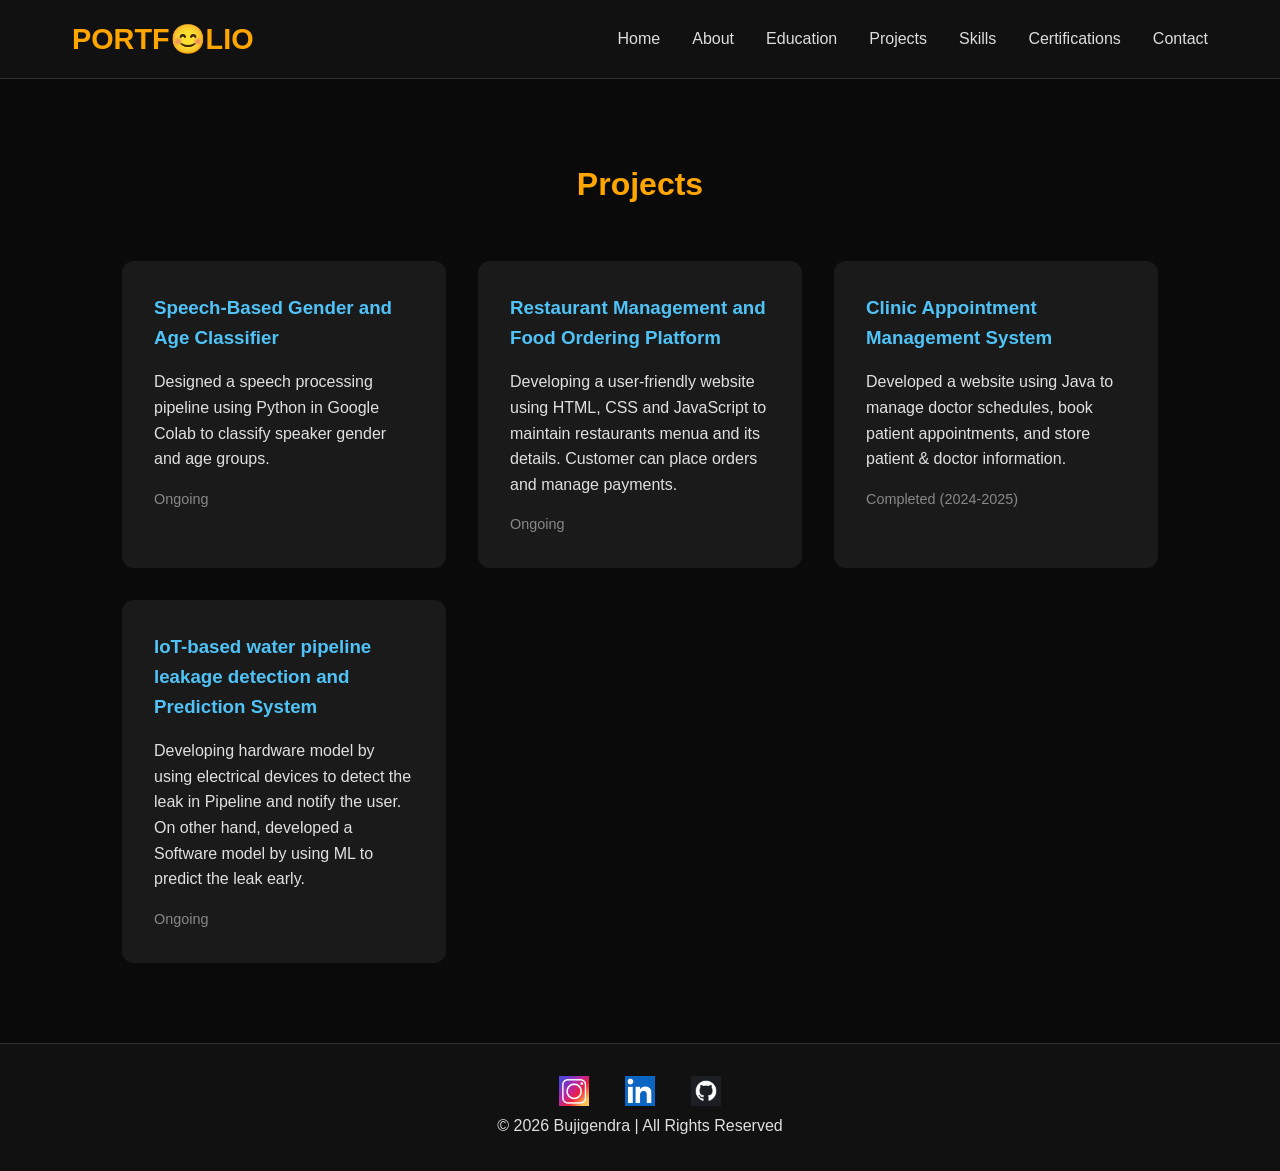
==== projects.html @ 5988174b "First upload" ====
<!DOCTYPE html>
<html lang="en">
<head>
    <meta charset="UTF-8">
    <meta name="viewport" content="width=device-width, initial-scale=1.0">
    <title>Bujigendra Reddy - Projects</title>
    <link rel="stylesheet" href="styles.css">
</head>
<body>
    <!-- HEADER -->
    <header>
        <nav>
            <div class="nav-container">
                <div class="logo">PORTF😊LIO</div>
                <ul>
                    <li><a href="home.html">Home</a></li>
                    <li><a href="about.html">About</a></li>
                    <li><a href="education.html">Education</a></li>
                    <li><a href="projects.html" class="active">Projects</a></li>
                    <li><a href="skills.html">Skills</a></li>
                    <li><a href="certifications.html">Certifications</a></li>
                    <li><a href="contact.html">Contact</a></li>
                </ul>
            </div>
        </nav>
    </header>

    <!-- PROJECTS -->
    <main class="projects-page">
        <div class="container">
            <h1>Projects</h1><br><br>
            <div class="projects-grid">
                <div class="project-card">
                    <h3>Speech-Based Gender and Age Classifier</h3>
                    <p>Designed a speech processing pipeline using Python in Google Colab to classify speaker gender and age groups.</p>
                    <p class="status">Ongoing</p>
                </div>
                <div class="project-card">
                    <h3>Restaurant Management and Food Ordering Platform</h3>
                    <p>Developing a user-friendly website using HTML, CSS and JavaScript to maintain restaurants menua and its details. Customer can place orders and manage payments.</p>
                    <p class="status">Ongoing</p>
                </div>
                <div class="project-card">
                    <h3>Clinic Appointment Management System</h3>
                    <p>Developed a website using Java to manage doctor schedules, book patient appointments, and store patient & doctor information.</p>
                    <p class="status">Completed (2024-2025)</p>
                </div>
                <div class="project-card">
                    <h3>IoT-based water pipeline leakage detection and Prediction System</h3>
                    <p>Developing hardware model by using electrical devices to detect the leak in Pipeline and notify the user. On other hand, developed a Software model by using ML to predict the leak early. </p>
                    <p class="status">Ongoing</p>
                </div>
            </div>
        </div>
    </main>

    <!-- FOOTER -->
    <footer>
        <div class="social-links">
            <a href="https://www.instagram.com/bujigendra_reddy">
                <img src="instagram.png" alt="Instagram">
            </a>
            <a href="https://www.linkedin.com/in/bujigendra-reddy-966723347/">
                <img src="linkedin.png" alt="LinkedIn">
            </a>
            <a href="https://github.com/bujigendrareddy0220-ai">
                <img src="github.webp" alt="GitHub">
            </a>
        <p class="copyright">© 2026 Bujigendra | All Rights Reserved</p>
    </footer>
</body>
</html>
---- styles.css ----
:root {
    --bg: #0a0a0a;
    --card-bg: #1a1a1a;
    --title:orange;
    --text: #e0e0e0;
    --heading: #ffffff;
    --accent: #4fc3f7;
}

* {
    margin: 0;
    padding: 0;
    box-sizing: border-box;
}

html {
    scroll-behavior: smooth;
}

body {
    font-family: 'Segoe UI', Tahoma, Geneva, Verdana, sans-serif;
    background-color: var(--bg);
    color: var(--text);
    line-height: 1.6;
}

/* HEADER */
header {
    background-color: #111111;
    position: sticky;
    top: 0;
    z-index: 100;
    border-bottom: 1px solid #333;
}

.nav-container {
    max-width: 1200px;
    margin: 0 auto;
    padding: 1rem 2rem;
    display: flex;
    justify-content: space-between;
    align-items: center;
}

.logo {
    font-size: 1.8rem;
    font-weight: 700;
    color: var(--title);
}

nav ul {
    display: flex;
    list-style: none;
    gap: 2rem;
}

nav a {
    color: #ddd;
    text-decoration: none;
    font-weight: 500;
    transition: color 0.3s ease;
}

nav a:hover {
    color: var(--accent);
}

/* FOOTER */
footer {
    background-color: #111111;
    text-align: center;
    padding: 2rem;
    border-top: 1px solid #333;
}

.social-links a {
    color: #aaa;
    margin: 0 1rem;
    text-decoration: none;
}

.social-links img {
    width: 30px;
    height: 30px;
    transition: all 0.3s ease;
}

.social-links img:hover {
    transform: scale(1.2);
}

.social-links a:hover {
    color: var(--accent);
}

/* CONTAINER */
.container {
    max-width: 1100px;
    margin: 0 auto;
    padding: 5rem 2rem;
}

/* SECTION PADDING */
.section {
    padding: 6rem 0;
    background-color: var(--bg);
}
/*WELCOME PAGE*/
.welcome {
    min-height: 100vh;
    background: linear-gradient(135deg, #0a0a0a, #1f1f1f);
    display: flex;
    align-items: center;
    justify-content: center;
}

.wel-content {
    max-width: 1100px;
    margin: 0 auto;
    padding: 2rem;
    display: flex;
    align-items: center;
    gap: 4rem;
    flex-wrap: wrap;
}

.wel-text {
    flex: 1;
}

.wel-text h1 {
    font-size: 4rem;
    color: var(--heading);
    margin-bottom: 1rem;
}

.btn {
    display: inline-block;
    background-color: var(--accent);
    color: #000;
    padding: 1rem 2rem;
    border-radius: 50px;
    text-decoration: none;
    font-weight: 600;
    margin-left: 300px;
    transition: transform 0.3s ease;
}
/* HOME HERO */
.home {
    min-height: 100vh;
    background: linear-gradient(135deg, #0a0a0a, #1f1f1f);
    display: flex;
    align-items: center;
    justify-content: center;
}

.home-content {
    max-width: 1100px;
    margin: 0 auto;
    padding: 2rem;
    display: flex;
    align-items: center;
    gap: 4rem;
    flex-wrap: wrap;
}

.home-text {
    flex: 1;
}

.home-text h1 {
    font-size: 4rem;
    color: var(--heading);
    margin-bottom: 1rem;
}

.highlight {
    color: var(--accent);
}

.subtitle {
    font-size: 1.6rem;
    color: #aaa;
    margin-bottom: 1rem;
}

.tagline {
    font-size: 1.3rem;
    margin-bottom: 2rem;
}

.btn1 {
    display: inline-block;
    background-color: var(--accent);
    color: #000;
    padding: 1rem 2rem;
    border-radius: 50px;
    text-decoration: none;
    font-weight: 600;
    margin-right: 20px;
    transition: transform 0.3s ease;
}

.btn2 {
    display: inline-block;
    background-color: var(--accent);
    color: #000;
    padding: 1rem 2rem;
    border-radius: 50px;
    text-decoration: none;
    font-weight: 600;
    transition: transform 0.3s ease;
}
.btn:hover {
    transform: translateY(-3px);
}

.home-image img {
    width: 100%;
    max-width: 350px;
    border-radius: 20px;
    border: 4px solid #333;
    box-shadow: 0 20px 40px rgba(0, 0, 0, 0.6);
}

/* ABOUT */
.about-grid {
    display: grid;
    grid-template-columns: 1fr 1fr;
    gap: 4rem;
    align-items: center;
}

.about-page h1 {
    color: var(--title);
}
.about-page.container h3 {
    color: var(--title);
}

.about-image img {
    width: 48%;
    border-radius: 20px;
    border: 4px solid #333;
}

.languages {
    margin-top: 1.5rem;
    font-size: 1.1rem;
}

/* EDUCATION TIMELINE */
.timeline {
    display: flex;
    flex-direction: column;
    gap: 2rem;
}

.education-page h1 {
    color: var(--title);
    text-align: center;
}

.edu-card {
    background-color: var(--card-bg);
    padding: 2rem;
    border-radius: 12px;
    border-left: 5px solid var(--accent);
    display: flex;
    gap: 2rem;
}

.edu-year {
    font-weight: 600;
    color: var(--accent);
    min-width: 130px;
}

.edu-info h3 {
    color: var(--heading);
}

/* PROJECTS */
.projects-grid {
    display: grid;
    grid-template-columns: repeat(auto-fit, minmax(320px, 1fr));
    gap: 2rem;
}

.projects-page h1 {
    color: var(--title);
    text-align: center;
}

.project-card {
    background-color: var(--card-bg);
    padding: 2rem;
    border-radius: 12px;
    transition: transform 0.3s ease, box-shadow 0.3s ease;
}
.project-card:hover {
    transform: translateY(-8px);
    box-shadow: 0 15px 30px rgba(0, 0, 0, 0.5);
}

.project-card h3 {
    color: var(--accent);
    margin-bottom: 1rem;
}

.status {
    font-size: 0.9rem;
    color: #888;
    margin-top: 1rem;
}

/* SKILLS */
.skills-grid {
    display: grid;
    grid-template-columns: repeat(auto-fit, minmax(280px, 1fr));
    gap: 2rem;
}

.skills-page h1 {
    color: var(--title);
    text-align: center;
}

.skill-category {
    background-color: var(--card-bg);
    padding: 2rem;
    border-radius: 12px;
}

.skill-category h3 {
    color: var(--accent);
    margin-bottom: 1rem;
}

.skill-category ul {
    list-style: none;
}

.skill-category li {
    padding: 0.8rem 0;
    border-bottom: 1px solid #333;
}

/* CERTIFICATIONS */
.cert-grid {
    display: grid;
    grid-template-columns: repeat(auto-fit, minmax(300px, 1fr));
    gap: 2rem;
}

.certifications-page h1 {
    color: var(--title);
    text-align: center;
}

.cert-card {
    background-color: var(--card-bg);
    padding: 2rem;
    border-radius: 12px;
    text-align: center;
}

.cert-card h3 {
    color: var(--accent);
    margin-bottom: 0.5rem;
}

/* CONTACT */
.contact-grid {
    display: grid;
    grid-template-columns: 1fr 1fr;
    gap: 4rem;
}

.contact-page h1 {
    color: var(--title);
}
.contact-info p {
    margin-bottom: 1.5rem;
    font-size: 1.15rem;
}

.contact-info a {
    color: var(--accent);
    text-decoration: none;
}

.contact-info a:hover {
    text-decoration: underline;
}

.contact-form {
    background-color: #1e1e1e;
    padding: 18px;
    border-radius: 10px;
    box-shadow: 0 0 20px rgba(255, 69, 0, 0.2);
}

.form-group {
    margin-bottom: 10px;
}

.contact-form label {
    display: block;
    margin-bottom: 8px;
    color: #00ccff;
    font-size: 1.1rem;
}

.contact-form input {
    width: 100%;
    padding: 12px;
    border: none;
    border-radius: 5px;
    background-color: #2a2a2a;
    color: white;
    font-size: 1rem;
}

.contact-form input:focus {
    outline: 2px solid orangered;
}

.submit-btn {
    width: 100%;
    padding: 12px;
    background-color: royalblue;
    color: white;
    border: none;
    border-radius: 5px;
    font-size: 1.1rem;
    cursor: pointer;
    transition: all 0.3s ease;
}

.submit-btn:hover {
    background-color: olive;
}
/* RESPONSIVE */
@media (max-width: 768px) {
    .hero-content,
    .about-grid,
    .contact-grid {
        flex-direction: column;
        text-align: center;
    }
    
    nav ul {
        flex-direction: column;
        gap: 1rem;
    }
    
    .nav-container {
        flex-direction: column;
    }
    
    .hero-text h1 {
        font-size: 3rem;
    }
}
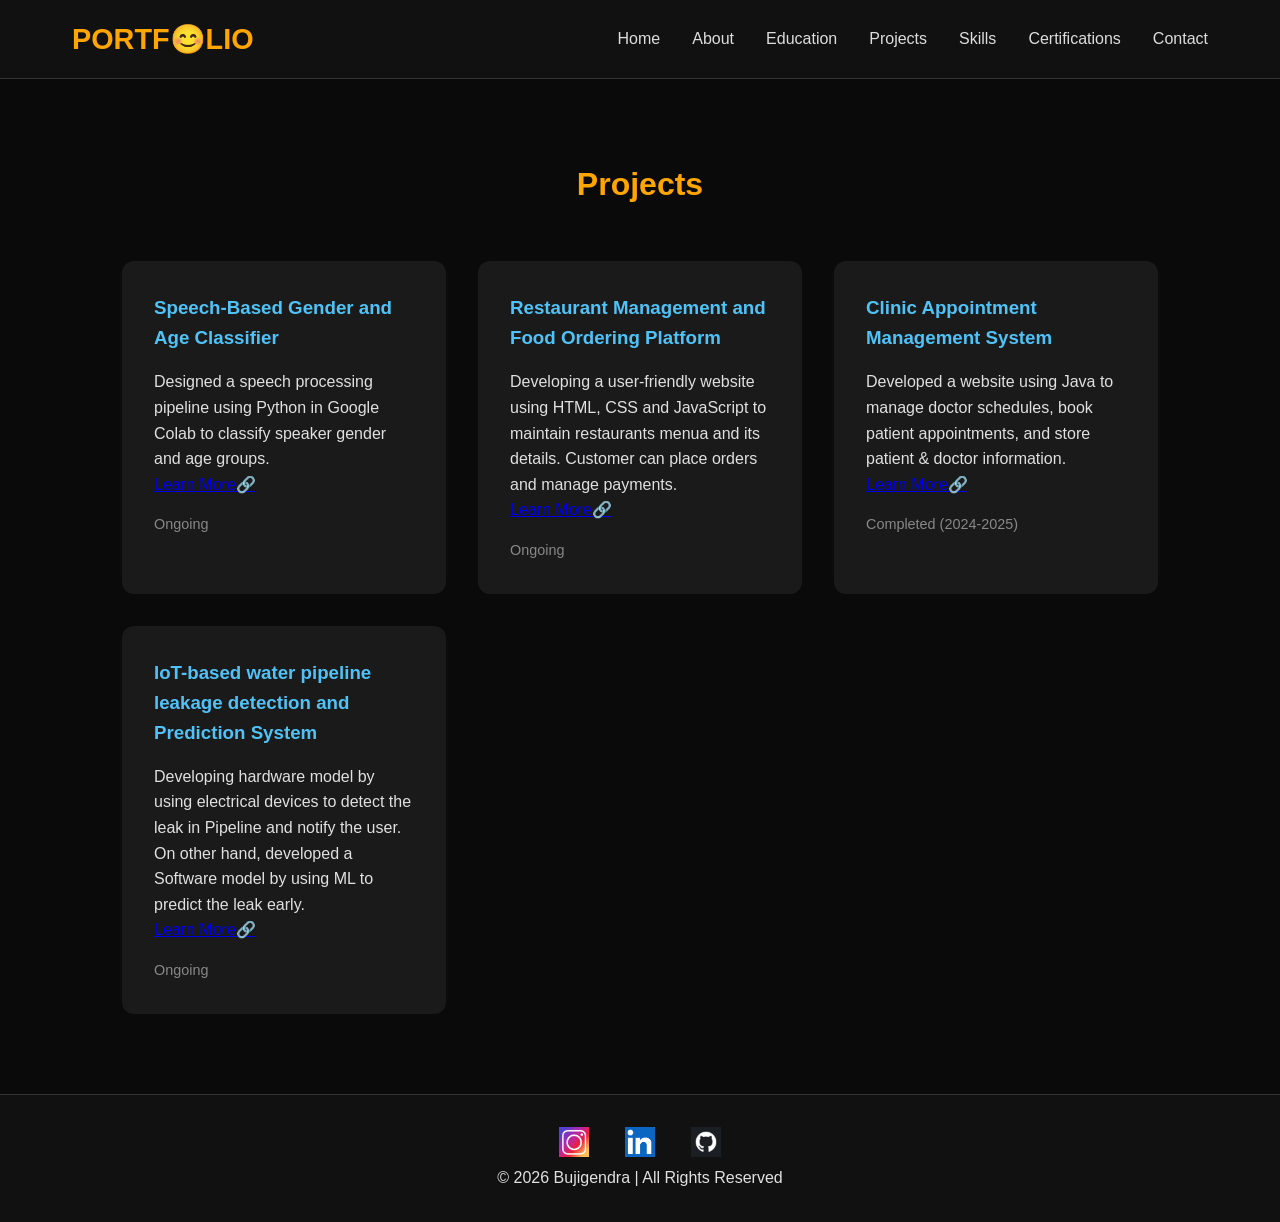
==== commit 833eae8d: "Enhance project cards with 'Learn More' links Added links to project details for each project card." ====
--- a/projects.html
+++ b/projects.html
@@ -33,21 +33,25 @@
                 <div class="project-card">
                     <h3>Speech-Based Gender and Age Classifier</h3>
                     <p>Designed a speech processing pipeline using Python in Google Colab to classify speaker gender and age groups.</p>
+                    <a href="https://github.com/bujigendrareddy0220-ai/Speech-Based-Gender-and-Age-Classifier.git" class="btn_1">Learn More🔗</a>
                     <p class="status">Ongoing</p>
                 </div>
                 <div class="project-card">
                     <h3>Restaurant Management and Food Ordering Platform</h3>
                     <p>Developing a user-friendly website using HTML, CSS and JavaScript to maintain restaurants menua and its details. Customer can place orders and manage payments.</p>
+                    <a href="https://github.com/bujigendrareddy0220-ai/project-2.git" class="btn_2">Learn More🔗</a>
                     <p class="status">Ongoing</p>
                 </div>
                 <div class="project-card">
                     <h3>Clinic Appointment Management System</h3>
                     <p>Developed a website using Java to manage doctor schedules, book patient appointments, and store patient & doctor information.</p>
+                    <a href="https://github.com/bujigendrareddy0220-ai/project-3.git" class="btn_3">Learn More🔗</a>
                     <p class="status">Completed (2024-2025)</p>
                 </div>
                 <div class="project-card">
                     <h3>IoT-based water pipeline leakage detection and Prediction System</h3>
                     <p>Developing hardware model by using electrical devices to detect the leak in Pipeline and notify the user. On other hand, developed a Software model by using ML to predict the leak early. </p>
+                    <a href="https://github.com/bujigendrareddy0220-ai/project-4.git" class="btn_4">Learn More🔗</a>
                     <p class="status">Ongoing</p>
                 </div>
             </div>
@@ -69,4 +73,4 @@
         <p class="copyright">© 2026 Bujigendra | All Rights Reserved</p>
     </footer>
 </body>
-</html>+</html>
--- a/styles.css
+++ b/styles.css
@@ -93,18 +93,17 @@
     color: var(--accent);
 }
 
-/* CONTAINER */
 .container {
     max-width: 1100px;
     margin: 0 auto;
     padding: 5rem 2rem;
 }
 
-/* SECTION PADDING */
 .section {
     padding: 6rem 0;
     background-color: var(--bg);
 }
+
 /*WELCOME PAGE*/
 .welcome {
     min-height: 100vh;
@@ -142,10 +141,15 @@
     border-radius: 50px;
     text-decoration: none;
     font-weight: 600;
-    margin-left: 300px;
     transition: transform 0.3s ease;
-}
-/* HOME HERO */
+    margin-top: 1.5rem;
+}
+
+.btn:hover {
+    transform: translateY(-3px);
+}
+
+/* HOME PAGE */
 .home {
     min-height: 100vh;
     background: linear-gradient(135deg, #0a0a0a, #1f1f1f);
@@ -398,7 +402,7 @@
     background-color: #1e1e1e;
     padding: 18px;
     border-radius: 10px;
-    box-shadow: 0 0 20px rgba(255, 69, 0, 0.2);
+    box-shadow: 0 0 20px lightblue;
 }
 
 .form-group {
@@ -441,25 +445,142 @@
 .submit-btn:hover {
     background-color: olive;
 }
-/* RESPONSIVE */
+/* RESPONSIVE for Mobile Devices  */
+
 @media (max-width: 768px) {
-    .hero-content,
-    .about-grid,
-    .contact-grid {
+    .nav-container {
         flex-direction: column;
-        text-align: center;
+        padding: 1rem;
+    }
+    
+    .logo {
+        font-size: 1.5rem;
+        margin-bottom: 1rem;
     }
     
     nav ul {
         flex-direction: column;
+        gap: 0.8rem;
+        width: 100%;
+        background-color: #1a1a1a;
+        padding: 1rem;
+        border-radius: 8px;
+    }
+    
+    nav a {
+        display: block;
+        padding: 0.5rem 0;
+    }
+    
+    .welcome, 
+    .home,
+    .contact-page{
+        min-height: auto;
+        padding: 2rem 0;
+    }
+    
+    .wel-content,
+    .home-content {
+        flex-direction: column;
+        gap: 2rem;
+        padding: 1.5rem;
+    }
+    
+    .wel-text,
+    .home-text {
+        text-align: center;
+        width: 100%;
+    }
+    
+    .wel-text h1,
+    .home-text h1 {
+        font-size: 2.2rem;
+        margin-bottom: 1.5rem;
+    }
+    
+    .btn {
+        display: inline-block;
+        margin-top: 1rem;
+    }
+    
+    .subtitle {
+        font-size: 1.2rem;
+    }
+    
+    .tagline {
+        font-size: 1rem;
+    }
+    
+    .home-image img,
+    .about-image img {
+        width: 100%;
+        max-width: 250px;
+        margin: 0 auto;
+    }
+
+    .about-grid {
+        flex-direction: column;
+        gap: 2rem;
+    }
+    
+    .about-page h1,
+    .contact-page h1 {
+        font-size: 2.5rem;
+    }
+
+    .edu-card {
+        flex-direction: column;
         gap: 1rem;
     }
-    
-    .nav-container {
-        flex-direction: column;
-    }
-    
-    .hero-text h1 {
-        font-size: 3rem;
-    }
-}+
+    .projects-grid,
+    .skills-grid,
+    .cert-grid,
+    .contact-grid {
+        grid-template-columns: 1fr;
+    }
+    
+    .projects-page h1,
+    .skills-page h1,
+    .certifications-page h1,
+    .contact-page h1 {
+        font-size: 2.5rem;
+        text-align: center;
+    }
+
+    .contact-info {
+        text-align: center;
+    }
+    
+    .contact-info p {
+        margin-bottom: 1rem;
+        font-size: 1rem;
+    }
+    
+    .contact-form {
+        background-color: #1e1e1e;
+        padding: 1.5rem;
+        border-radius: 10px;
+        box-shadow: 0 0 20px rgba(255, 69, 0, 0.2);
+    }
+    
+    .form-group {
+        margin-bottom: 1.2rem;
+    }
+    
+    .contact-form label {
+        font-size: 1rem;
+        margin-bottom: 0.6rem;
+    }
+    
+    .contact-form input,
+    .submit-btn {
+        padding: 0.9rem;
+        font-size: 1rem;
+    }
+    
+    .container {
+        padding: 2rem 1rem;
+    }
+}
+
